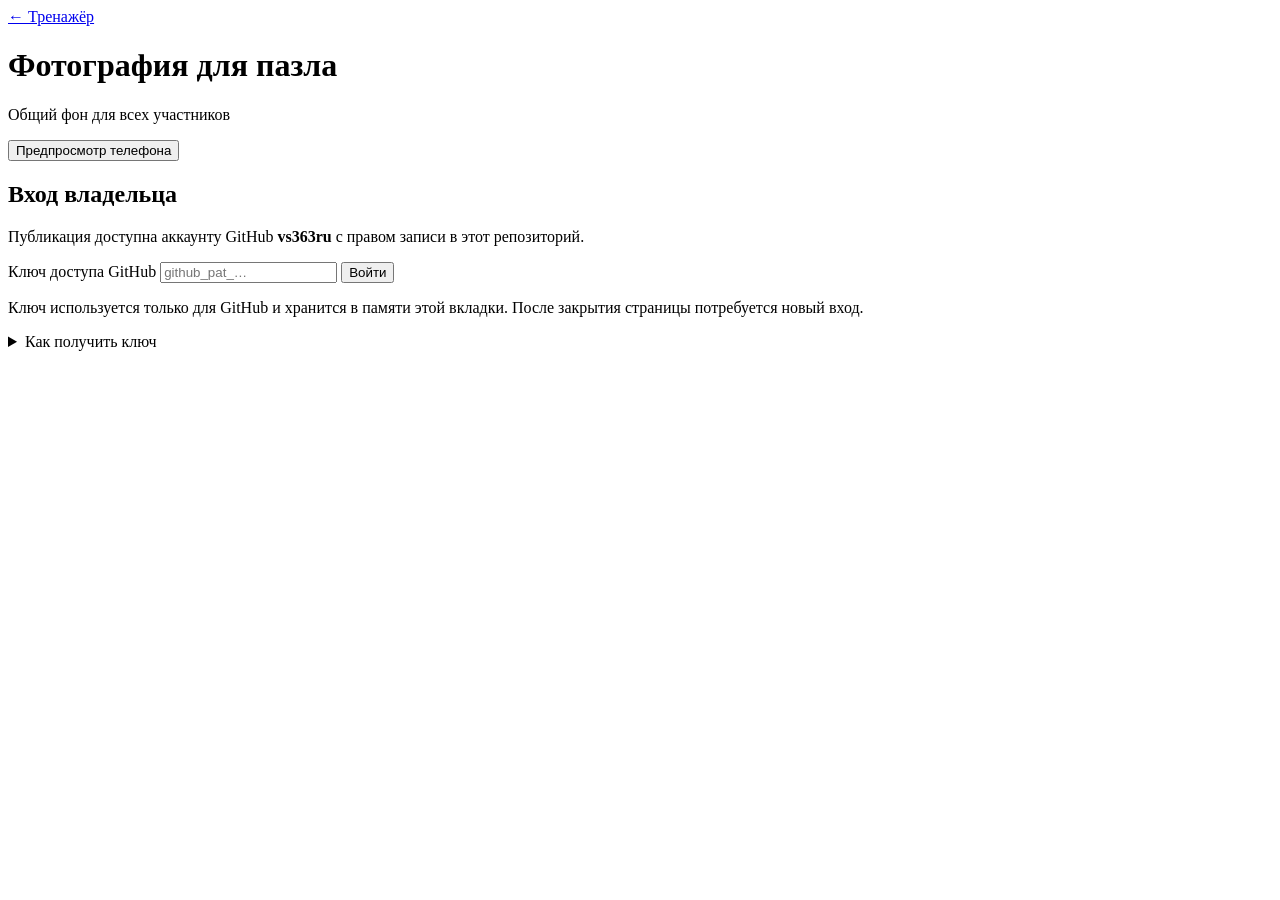
==== admin.html @ fe79dbc6 "Add owner-only shared photo management: admin.html" ====
<!doctype html>
<html lang="ru">
<head>
  <meta charset="utf-8">
  <meta name="viewport" content="width=device-width,initial-scale=1,viewport-fit=cover">
  <meta name="referrer" content="no-referrer">
  <meta http-equiv="Content-Security-Policy" content="default-src 'self'; script-src 'self'; style-src 'self'; img-src 'self' blob:; connect-src https://api.github.com; base-uri 'none'; form-action 'none'; object-src 'none'">
  <meta name="robots" content="noindex,nofollow">
  <title>Фотография тренажёра — управление</title>
  <link rel="stylesheet" href="admin.css">
  <script src="admin.js" defer></script>
</head>
<body>
  <main class="panel" id="admin-panel">
    <header>
      <a class="back" href="./">← Тренажёр</a>
      <h1>Фотография для пазла</h1>
      <p class="subtitle">Общий фон для всех участников</p>
      <button id="preview-phone-button" class="quiet phone-button" type="button">Предпросмотр телефона</button>
    </header>

    <section id="login-panel" aria-labelledby="login-title">
      <h2 id="login-title">Вход владельца</h2>
      <p class="hint">Публикация доступна аккаунту GitHub <strong>vs363ru</strong> с правом записи в этот репозиторий.</p>
      <form id="login-form" autocomplete="off">
        <label for="github-token">Ключ доступа GitHub</label>
        <input id="github-token" type="password" autocomplete="off" autocapitalize="off" spellcheck="false" placeholder="github_pat_…" required aria-describedby="token-note">
        <button id="login-button" type="submit">Войти</button>
      </form>
      <p id="token-note" class="hint">Ключ используется только для GitHub и хранится в памяти этой вкладки. После закрытия страницы потребуется новый вход.</p>
      <details class="help">
        <summary>Как получить ключ</summary>
        <ol>
          <li>Откройте <a href="https://github.com/settings/personal-access-tokens/new" target="_blank" rel="noopener noreferrer">создание fine-grained token в GitHub</a> под аккаунтом vs363ru.</li>
          <li>Выберите владельца <strong>vs363ru</strong>, срок действия и <strong>Only select repositories → chinese-trainer</strong>.</li>
          <li>В Repository permissions установите <strong>Contents → Read and write</strong>. Другие права добавлять не требуется.</li>
          <li>Нажмите Generate token, скопируйте ключ и вставьте его в поле выше.</li>
        </ol>
        <p>Также можно загрузить готовый JPG через <a href="https://github.com/vs363ru/chinese-trainer/tree/main/images" target="_blank" rel="noopener noreferrer">папку images в GitHub</a> под именем <strong>reward.jpg</strong>.</p>
      </details>
    </section>

    <section id="owner-panel" hidden aria-labelledby="owner-title">
      <div class="owner-heading">
        <h2 id="owner-title">Владелец: vs363ru</h2>
        <button id="logout-button" class="quiet" type="button">Выйти</button>
      </div>
      <div class="preview" id="preview-box">
        <img id="preview-image" alt="Предпросмотр выбранной фотографии" hidden>
        <p id="preview-empty">Выберите фотографию или рисунок</p>
      </div>
      <label class="choose" for="reward-file">Выбрать изображение
        <input id="reward-file" type="file" accept="image/jpeg,image/png,image/webp" disabled>
      </label>
      <p id="file-note" class="hint">JPG, PNG или WebP, до 20 МБ. Изображение будет уменьшено до 1600 пикселей.</p>
      <div class="actions">
        <button id="publish-button" type="button" disabled>Опубликовать для всех</button>
        <button id="remove-button" class="quiet danger" type="button" disabled>Убрать общий фон</button>
      </div>
      <p class="hint">После публикации обновление GitHub Pages может занять несколько минут. Фотография станет публичной.</p>
    </section>

    <p id="status" class="status" role="status" aria-live="polite"></p>
  </main>
  <section id="phone-preview" class="phone-preview" hidden aria-label="Предпросмотр тренажёра на телефоне">
    <div class="phone-heading">
      <button id="preview-back-button" class="quiet" type="button">← Назад</button>
      <span>375 × 667</span>
    </div>
    <div class="phone-space" id="phone-space">
      <div class="device-frame" id="device-frame">
        <iframe id="trainer-preview" title="Тренажёр: экран телефона" width="375" height="667"></iframe>
      </div>
    </div>
  </section>
</body>
</html>
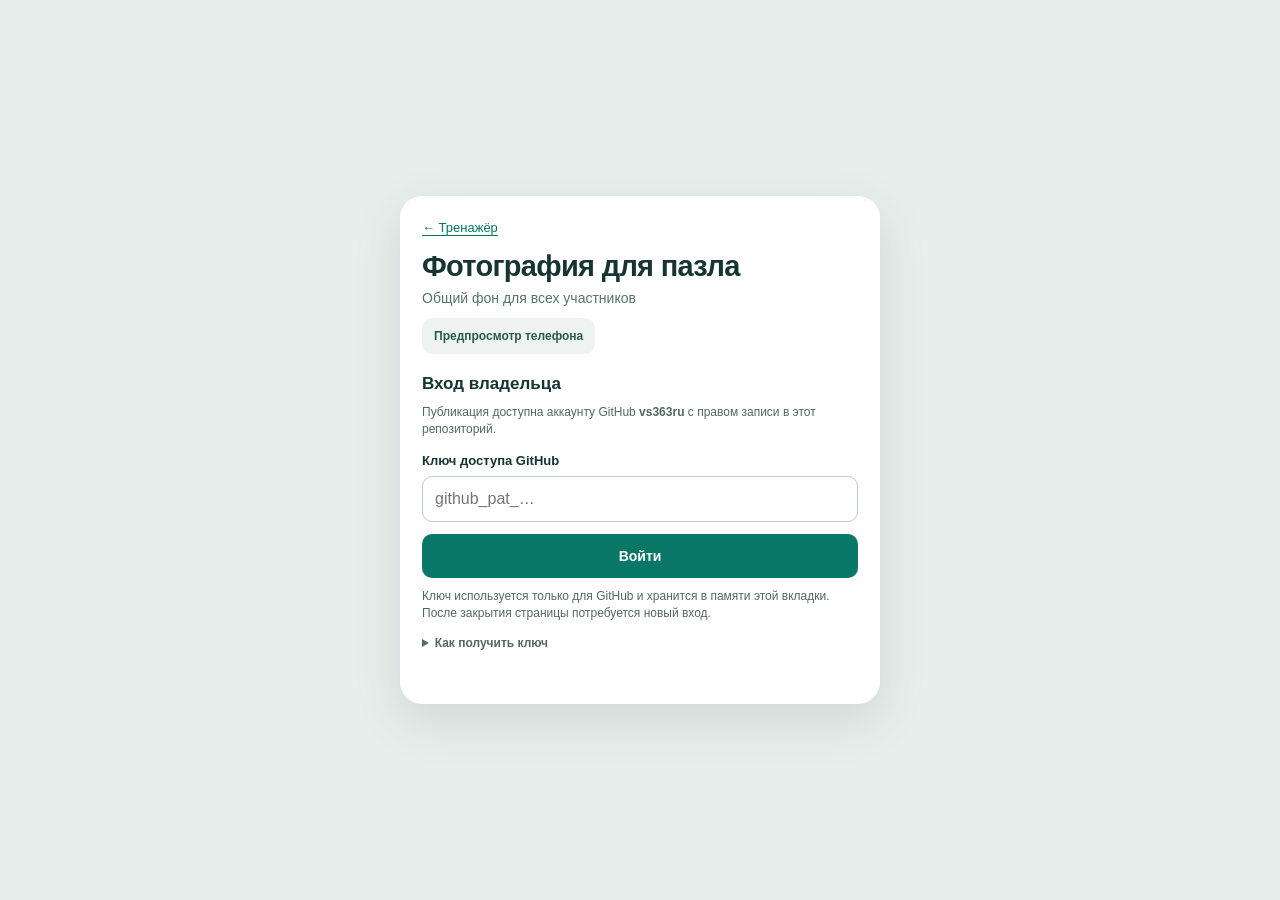
==== commit 8992310d: "Isolate owner phone preview and add phone sizes: admin.html" ====
--- a/admin.html
+++ b/admin.html
@@ -65,13 +65,18 @@
   <section id="phone-preview" class="phone-preview" hidden aria-label="Предпросмотр тренажёра на телефоне">
     <div class="phone-heading">
       <button id="preview-back-button" class="quiet" type="button">← Назад</button>
-      <span>375 × 667</span>
+      <select id="phone-size" aria-label="Размер экрана телефона">
+        <option value="320x568">320 × 568</option>
+        <option value="375x667" selected>375 × 667</option>
+        <option value="390x844">390 × 844</option>
+      </select>
     </div>
     <div class="phone-space" id="phone-space">
       <div class="device-frame" id="device-frame">
-        <iframe id="trainer-preview" title="Тренажёр: экран телефона" width="375" height="667"></iframe>
+        <iframe id="trainer-preview" title="Тренажёр: экран телефона" width="375" height="667" sandbox="allow-scripts allow-forms" allow="microphone 'none'; camera 'none'"></iframe>
       </div>
     </div>
+    <p class="phone-note">Изолированный предпросмотр: прогресс не сохраняется, микрофон недоступен.</p>
   </section>
 </body>
 </html>
--- a/admin.css
+++ b/admin.css
@@ -0,0 +1,43 @@
+:root { color-scheme: light; font-family: -apple-system, BlinkMacSystemFont, "Segoe UI", sans-serif; color: #153432; background: #e7efec; }
+* { box-sizing: border-box; }
+body { margin: 0; min-height: 100dvh; display: grid; place-items: center; padding: max(12px, env(safe-area-inset-top)) max(12px, env(safe-area-inset-right)) max(12px, env(safe-area-inset-bottom)) max(12px, env(safe-area-inset-left)); }
+.panel { width: min(100%, 480px); padding: 22px; border-radius: 22px; background: #fff; box-shadow: 0 16px 48px #163e3520; }
+.back { font-size: 13px; }
+h1 { margin: 14px 0 5px; font-size: clamp(22px, 6vw, 29px); letter-spacing: -.7px; }
+h2 { margin: 20px 0 10px; font-size: 17px; }
+p { line-height: 1.45; }
+.subtitle { margin: 0; color: #55736e; font-size: 14px; }
+.phone-button { margin-top: 10px; min-height: 36px; padding: 8px 12px; font-size: 12px; }
+.hint { margin: 10px 0; font-size: 12px; color: #536862; }
+a { color: #067464; text-underline-offset: 3px; }
+label { display: block; margin: 14px 0 8px; font-size: 13px; font-weight: 600; }
+input[type="password"] { width: 100%; height: 46px; border: 1px solid #bccfc9; border-radius: 10px; padding: 10px 12px; font-size: 16px; }
+button, .choose { border: none; background: #087768; color: #fff; min-height: 44px; padding: 12px 14px; border-radius: 10px; font: inherit; font-size: 14px; font-weight: 650; cursor: pointer; text-align: center; }
+button:disabled { opacity: .45; cursor: default; }
+#login-button { width: 100%; margin-top: 12px; }
+button:focus-visible, input:focus-visible, a:focus-visible, summary:focus-visible, .choose:focus-within { outline: 3px solid #a0dccc; outline-offset: 3px; }
+.quiet { background: #eef3f1; color: #285b50; }
+.danger { color: #9a3229; }
+.owner-heading { display: flex; align-items: center; justify-content: space-between; gap: 12px; margin: 16px 0 12px; }
+.owner-heading h2 { margin: 0; }
+.owner-heading button { min-height: 36px; padding: 8px 12px; font-size: 12px; }
+.preview { height: clamp(120px, 27dvh, 240px); background: #e6eeeb; border-radius: 14px; display: grid; place-items: center; overflow: hidden; }
+.preview img { width: 100%; height: 100%; object-fit: contain; }
+.preview p { padding: 12px; text-align: center; font-size: 14px; color: #627b72; }
+.choose { display: block; position: relative; margin-bottom: 8px; overflow: hidden; }
+.choose input { position: absolute; inset: 0; width: 100%; height: 100%; opacity: 0; cursor: pointer; }
+.actions { display: flex; flex-direction: column; gap: 8px; }
+.status { min-height: 18px; margin: 14px 0 0; font-size: 13px; color: #1c6651; overflow-wrap: anywhere; }
+.status.error { color: #a02921; }
+.help { margin-top: 14px; font-size: 12px; color: #536862; }
+.help summary { cursor: pointer; font-weight: 600; }
+.help ol { padding-left: 20px; line-height: 1.5; }
+.help li { margin: 7px 0; }
+[hidden] { display: none !important; }
+.phone-preview { width: 100%; height: calc(100dvh - 24px); display: flex; flex-direction: column; }
+.phone-heading { flex: none; display: flex; align-items: center; justify-content: space-between; gap: 12px; padding-bottom: 12px; font-size: 12px; color: #536862; }
+.phone-space { flex: 1; min-height: 0; display: grid; place-items: center; overflow: hidden; }
+.device-frame { position: relative; flex: none; box-shadow: 0 10px 36px #163e3530; }
+.device-frame iframe { position: absolute; left: 0; top: 0; width: 375px; height: 667px; border: 0; background: #fff; transform-origin: top left; }
+body.previewing { overflow: hidden; }
+@media (max-height: 700px) { .panel { padding: 16px; } h1 { margin-top: 8px; font-size: 22px; } h2 { margin-top: 14px; } .preview { height: 18dvh; } .hint { margin: 6px 0; font-size: 11px; } .status { margin-top: 8px; font-size: 12px; } .owner-heading { margin-top: 10px; margin-bottom: 10px; } .choose { margin-top: 8px; } button, .choose { min-height: 40px; padding: 9px 12px; } .phone-button { min-height: 30px; padding: 6px 10px; } }
